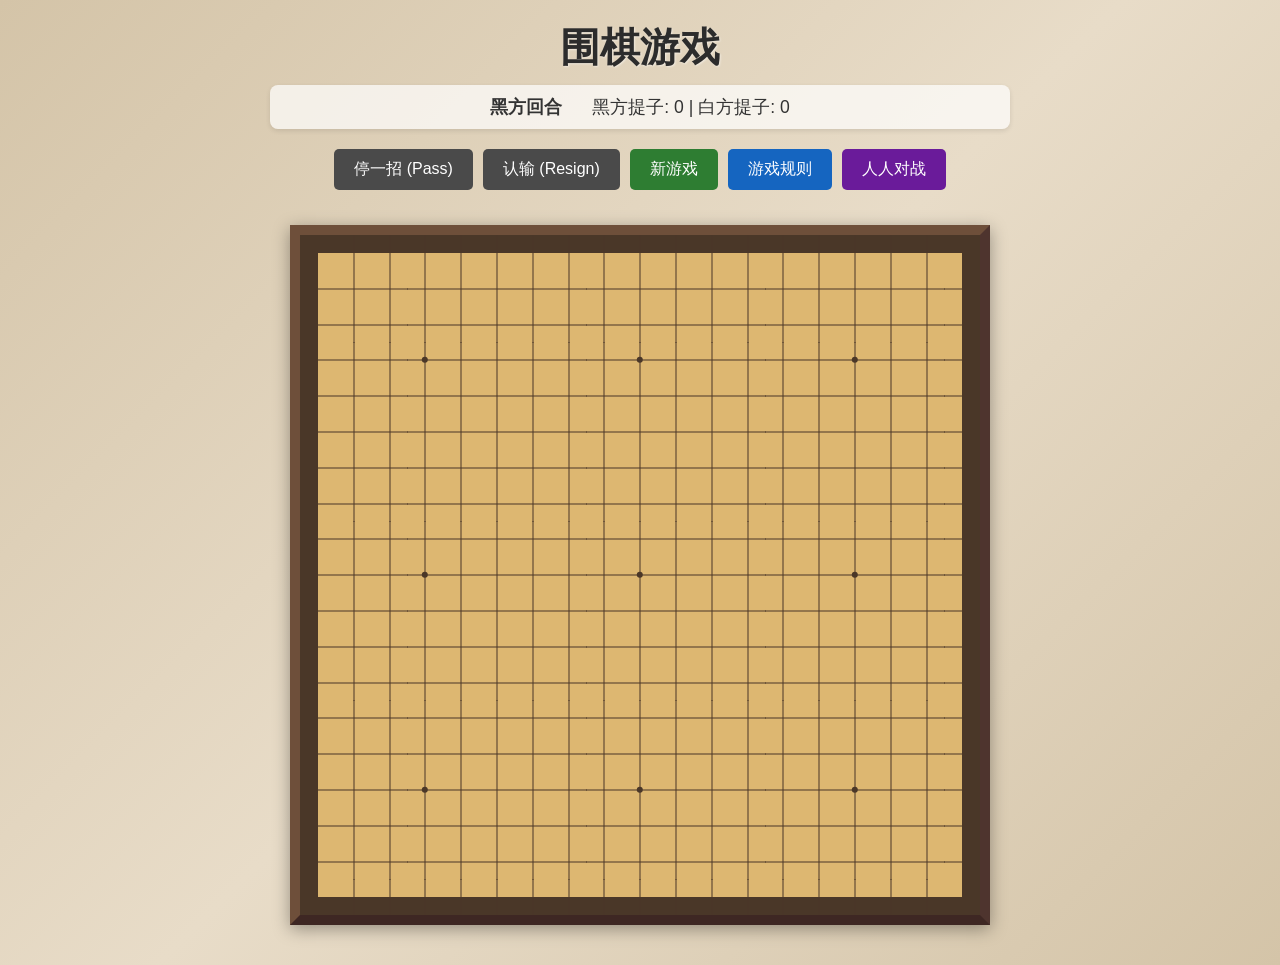
==== go/index.html @ 42a2179e "增加围棋" ====
<!DOCTYPE html>
<html lang="zh-CN">
<head>
    <meta charset="UTF-8">
    <meta name="viewport" content="width=device-width, initial-scale=1.0">
    <title>围棋</title>
    <link rel="stylesheet" href="style.css">
</head>
<body>
    <div class="container">
        <header>
            <h1>围棋游戏</h1>
            <div class="game-info">
                <span id="current-player">黑方回合</span>
                <span id="captured-stones">黑方提子: 0 | 白方提子: 0</span>
            </div>
        </header>

        <div class="game-controls">
            <button id="pass-btn">停一招 (Pass)</button>
            <button id="resign-btn">认输 (Resign)</button>
            <button id="new-game-btn">新游戏</button>
            <button id="rules-btn">游戏规则</button>
            <button id="mode-btn">人人对战</button>
            <select id="difficulty-select" style="display:none;">
                <option value="easy">简单</option>
                <option value="medium" selected>中等</option>
                <option value="hard">困难</option>
                <option value="hell">地狱</option>
            </select>
        </div>

        <div class="board-container">
            <div id="board" class="board"></div>
        </div>

        <div id="rules-modal" class="modal">
            <div class="modal-content">
                <span id="close-rules" class="close">&times;</span>
                <h2>围棋游戏规则</h2>
                <div class="rules-content">
                    <h3>基本规则</h3>
                    <ul>
                        <li><strong>棋盘:</strong> 19×19标准围棋棋盘</li>
                        <li><strong>棋子:</strong> 黑白两色，黑方先手</li>
                        <li><strong>落子:</strong> 点击交叉点落子，落子后不能移动</li>
                    </ul>

                    <h3>气的概念</h3>
                    <ul>
                        <li>每个棋子都有"气"，气是指棋子上相邻的空交叉点</li>
                        <li>当一个棋子的所有气都被对方棋子占据时，该棋子被提掉</li>
                        <li>相邻的同色棋子共享气</li>
                    </ul>

                    <h3>提子规则</h3>
                    <ul>
                        <li>当对方的棋子在棋盘上没有任何气时，被提掉</li>
                        <li>每次有效落子后，系统自动检查并提走无气的棋子</li>
                    </ul>

                    <h3>禁着点 (打劫)</h3>
                    <ul>
                        <li><strong>禁着点:</strong> 不能在立即使对方提子的交叉点落子（自杀禁手）</li>
                        <li><strong>打劫规则:</strong> 提掉对方一子后，不能立即提回对方刚落的子，需在别处落子后才能提回</li>
                        <li>系统自动判断并禁止非法着法</li>
                    </ul>

                    <h3>计算胜负</h3>
                    <ul>
                        <li>采用国际规则（数子法）</li>
                        <li>计算双方围住的空交叉点</li>
                        <li>黑方需还清6.5目的贴目</li>
                        <li>最终得分 = 围住的空点数 + 理论空点数 - 6.5</li>
                    </ul>

                    <h3>游戏结束</h3>
                    <ul>
                        <li>连续两次停招 (Pass) 表示双方同意终局</li>
                        <li>也可以选择认输结束游戏</li>
                        <li>终局后自动计算胜负</li>
                    </ul>
                </div>
            </div>
        </div>

        <div id="game-over-modal" class="modal">
            <div class="modal-content">
                <h2>游戏结束</h2>
                <p id="game-result"></p>
                <button id="play-again-btn">再来一局</button>
            </div>
        </div>

        <div id="confirm-modal" class="modal">
            <div class="modal-content">
                <h2>确认新游戏</h2>
                <p>确定要开始新游戏吗？当前对局进度将丢失。</p>
                <div class="confirm-buttons">
                    <button id="confirm-yes">确定</button>
                    <button id="confirm-no">取消</button>
                </div>
            </div>
        </div>
    </div>

    <script src="game.js"></script>
</body>
</html>
---- go/style.css ----
* {
    margin: 0;
    padding: 0;
    box-sizing: border-box;
}

body {
    font-family: 'Segoe UI', Tahoma, Geneva, Verdana, sans-serif;
    background: linear-gradient(135deg, #d4c4a8 0%, #e8dcc8 50%, #d4c4a8 100%);
    min-height: 100vh;
    display: flex;
    justify-content: center;
    align-items: center;
    padding: 20px;
}

.container {
    text-align: center;
}

header {
    margin-bottom: 20px;
}

h1 {
    color: #2c2c2c;
    font-size: 2.5em;
    text-shadow: 1px 1px 2px rgba(255,255,255,0.5);
    margin-bottom: 10px;
}

.game-info {
    display: flex;
    justify-content: center;
    gap: 30px;
    font-size: 1.1em;
    color: #333;
    background: rgba(255,255,255,0.7);
    padding: 10px 20px;
    border-radius: 8px;
    box-shadow: 0 2px 5px rgba(0,0,0,0.1);
}

#current-player {
    font-weight: bold;
}

#current-player.black-turn {
    color: #1a1a1a;
}

#current-player.white-turn {
    color: #666;
}

.game-controls {
    margin: 15px 0;
    display: flex;
    justify-content: center;
    gap: 10px;
    flex-wrap: wrap;
}

button {
    padding: 10px 20px;
    font-size: 1em;
    cursor: pointer;
    border: none;
    border-radius: 5px;
    background: #4a4a4a;
    color: white;
    transition: all 0.3s;
}

button:hover {
    background: #333;
    transform: translateY(-2px);
    box-shadow: 0 3px 8px rgba(0,0,0,0.2);
}

button:active {
    transform: translateY(0);
}

button#new-game-btn {
    background: #2e7d32;
}

button#new-game-btn:hover {
    background: #1b5e20;
}

button#rules-btn {
    background: #1565c0;
}

button#rules-btn:hover {
    background: #0d47a1;
}

button:disabled {
    background: #ccc;
    cursor: not-allowed;
    transform: none;
}

.board-container {
    display: flex;
    justify-content: center;
    align-items: center;
    padding: 20px;
}

.board {
    display: grid;
    grid-template-columns: repeat(19, 1fr);
    grid-template-rows: repeat(19, 1fr);
    background: #ddb771;
    position: relative;
    width: min(92vmin, 700px);
    height: min(92vmin, 700px);
    border: 10px solid #5d4037;
    border-top-color: #6e4f3a;
    border-left-color: #6e4f3a;
    border-right-color: #4e342e;
    border-bottom-color: #3e2723;
    box-shadow: 0 4px 16px rgba(0,0,0,0.35);
}

.intersection {
    display: flex;
    justify-content: center;
    align-items: center;
    cursor: pointer;
    position: relative;
    aspect-ratio: 1;
    contain: layout style paint;
}

.intersection::before {
    content: '';
    position: absolute;
    background: #4a3728;
    width: 100%;
    height: 1px;
    top: 50%;
    left: 0;
    transform: translateY(-50%);
}

.intersection::after {
    content: '';
    position: absolute;
    width: 1px;
    height: 100%;
    left: 50%;
    top: 0;
    transform: translateX(-50%);
    background: #4a3728;
}

.intersection.top-row::before {
    height: 50%;
    top: 0;
    transform: none;
}

.intersection.bottom-row::before {
    height: 50%;
    bottom: 0;
    top: auto;
    transform: none;
}

.intersection.left-col::after {
    width: 50%;
    left: 0;
    transform: none;
}

.intersection.right-col::after {
    width: 50%;
    right: 0;
    left: auto;
    transform: none;
}

.star-dot {
    position: absolute;
    width: 18%;
    height: 18%;
    background: #4a3728;
    border-radius: 50%;
    left: 50%;
    top: 50%;
    transform: translate(-50%, -50%);
    z-index: 2;
    pointer-events: none;
}

.stone {
    width: 90%;
    height: 90%;
    border-radius: 50%;
    position: absolute;
    z-index: 10;
    pointer-events: none;
}

.stone.placing {
    animation: placeStone 0.25s ease;
}

@keyframes placeStone {
    0% {
        transform: scale(0.3);
        opacity: 0;
    }
    100% {
        transform: scale(1);
        opacity: 1;
    }
}

.stone.black {
    background: radial-gradient(circle at 30% 30%, #4a4a4a, #1a1a1a);
    box-shadow: 1px 2px 4px rgba(0,0,0,0.3);
}

.stone.white {
    background: radial-gradient(circle at 32% 32%, #f8f8f8, #e0ddd5);
    border: 1px solid #b0a896;
    box-shadow: 1px 2px 4px rgba(0,0,0,0.25);
}

.modal {
    display: none;
    position: fixed;
    z-index: 1000;
    left: 0;
    top: 0;
    width: 100%;
    height: 100%;
    background-color: rgba(0,0,0,0.6);
    justify-content: center;
    align-items: center;
}

.modal.show {
    display: flex;
}

.modal-content {
    background-color: #fff;
    padding: 30px;
    border-radius: 10px;
    max-width: 600px;
    max-height: 80vh;
    overflow-y: auto;
    position: relative;
    box-shadow: 0 10px 30px rgba(0,0,0,0.3);
    animation: modalSlideIn 0.3s ease;
}

@keyframes modalSlideIn {
    from {
        transform: translateY(-50px);
        opacity: 0;
    }
    to {
        transform: translateY(0);
        opacity: 1;
    }
}

.close {
    position: absolute;
    right: 20px;
    top: 15px;
    font-size: 2em;
    cursor: pointer;
    color: #666;
    transition: color 0.3s;
}

.close:hover {
    color: #333;
}

.modal-content h2 {
    color: #2c2c2c;
    margin-bottom: 20px;
    font-size: 1.8em;
}

.modal-content h3 {
    color: #4a4a4a;
    margin: 15px 0 10px 0;
    font-size: 1.2em;
    border-bottom: 1px solid #ddd;
    padding-bottom: 5px;
}

.modal-content ul {
    text-align: left;
    margin-left: 20px;
    line-height: 1.8;
    color: #333;
}

.modal-content li {
    margin: 5px 0;
}

.modal-content strong {
    color: #1a1a1a;
}

#game-result {
    font-size: 1.5em;
    margin: 20px 0;
    color: #2c2c2c;
}

#play-again-btn {
    background: #2e7d32;
    font-size: 1.2em;
    padding: 15px 40px;
}

.confirm-buttons {
    display: flex;
    justify-content: center;
    gap: 20px;
    margin-top: 20px;
}

#confirm-yes {
    background: #c62828;
    padding: 12px 30px;
    font-size: 1.1em;
}

#confirm-yes:hover {
    background: #b71c1c;
}

#confirm-no {
    background: #4a4a4a;
    padding: 12px 30px;
    font-size: 1.1em;
}

#mode-btn {
    background: #6a1b9a;
}

#mode-btn:hover {
    background: #4a148c;
}

#difficulty-select {
    padding: 10px 16px;
    font-size: 1em;
    cursor: pointer;
    border: none;
    border-radius: 5px;
    background: #37474f;
    color: white;
    outline: none;
    transition: all 0.3s;
}

#difficulty-select:hover {
    background: #263238;
}

#difficulty-select option {
    background: #37474f;
    color: white;
}

.last-move-indicator {
    position: absolute;
    width: 25%;
    height: 25%;
    border-radius: 50%;
    border: 2px solid #ff9800;
    z-index: 5;
}
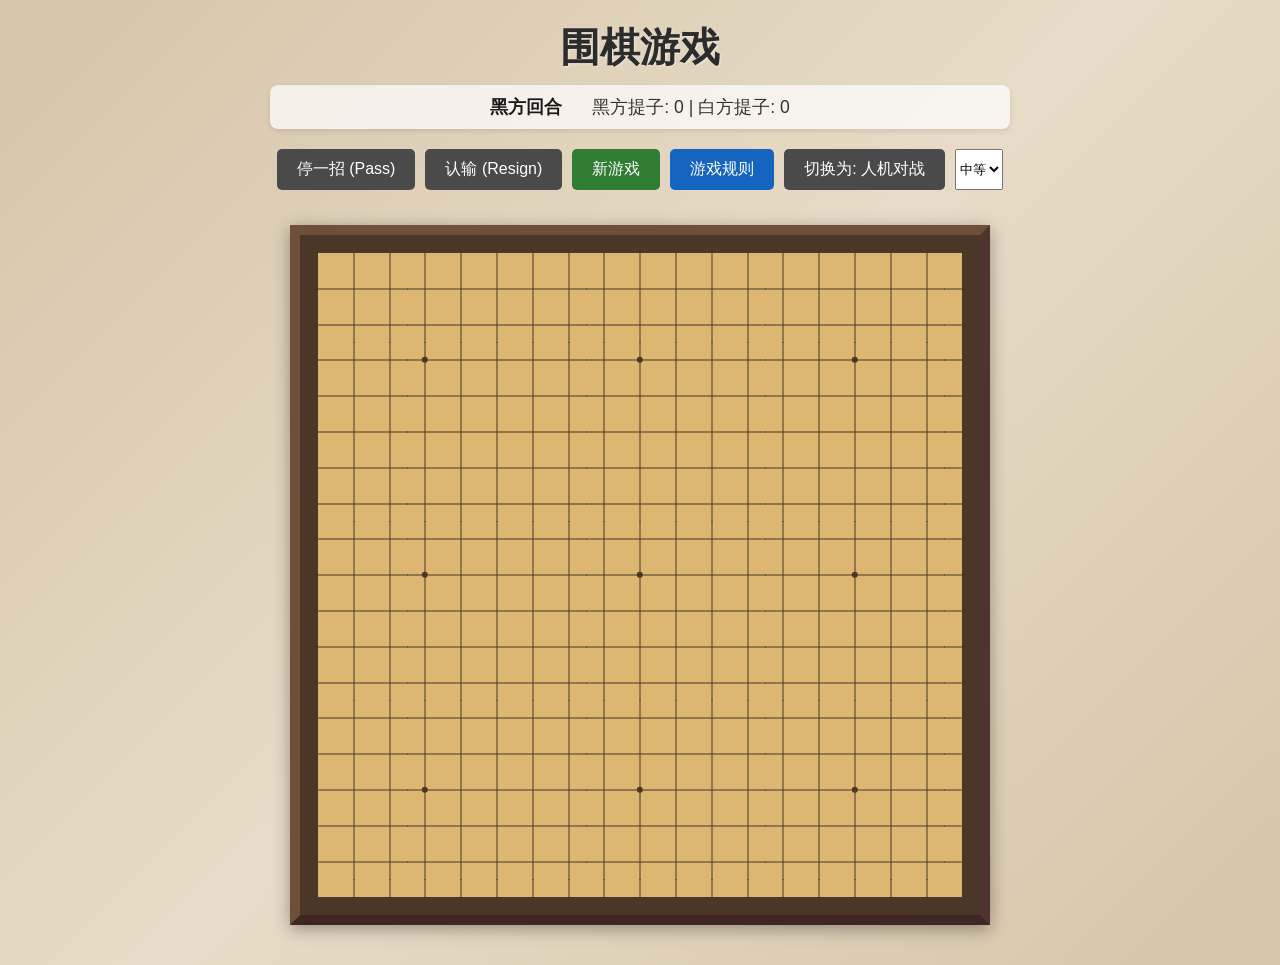
==== commit e3aadb3f: "增加围棋优化" ====
--- a/go/index.html
+++ b/go/index.html
@@ -22,7 +22,7 @@
             <button id="new-game-btn">新游戏</button>
             <button id="rules-btn">游戏规则</button>
             <button id="mode-btn">人人对战</button>
-            <select id="difficulty-select" style="display:none;">
+            <select id="difficulty-select" class="hidden">
                 <option value="easy">简单</option>
                 <option value="medium" selected>中等</option>
                 <option value="hard">困难</option>
@@ -35,51 +35,108 @@
         </div>
 
         <div id="rules-modal" class="modal">
-            <div class="modal-content">
+            <div class="modal-content rules-modal-wide">
                 <span id="close-rules" class="close">&times;</span>
-                <h2>围棋游戏规则</h2>
+                <h2>围棋游戏规则 — 新手入门指南</h2>
                 <div class="rules-content">
-                    <h3>基本规则</h3>
-                    <ul>
-                        <li><strong>棋盘:</strong> 19×19标准围棋棋盘</li>
-                        <li><strong>棋子:</strong> 黑白两色，黑方先手</li>
-                        <li><strong>落子:</strong> 点击交叉点落子，落子后不能移动</li>
-                    </ul>
 
-                    <h3>气的概念</h3>
-                    <ul>
-                        <li>每个棋子都有"气"，气是指棋子上相邻的空交叉点</li>
-                        <li>当一个棋子的所有气都被对方棋子占据时，该棋子被提掉</li>
-                        <li>相邻的同色棋子共享气</li>
-                    </ul>
+                    <div class="rules-section">
+                        <h3>一、什么是围棋？</h3>
+                        <p>围棋是起源于中国、已有4000多年历史的策略棋类游戏。双方轮流在棋盘交叉点上落子，通过围地来争夺胜负。围棋规则极其简单，但策略深度无穷，被誉为"人类智慧的巅峰"。</p>
+                    </div>
 
-                    <h3>提子规则</h3>
-                    <ul>
-                        <li>当对方的棋子在棋盘上没有任何气时，被提掉</li>
-                        <li>每次有效落子后，系统自动检查并提走无气的棋子</li>
-                    </ul>
+                    <div class="rules-section">
+                        <h3>二、棋盘与棋子</h3>
+                        <ul>
+                            <li><strong>棋盘：</strong>标准19×19围棋棋盘，共361个交叉点（本游戏使用标准棋盘）</li>
+                            <li><strong>棋子：</strong>黑棋和白棋，<strong>黑方先行</strong>，双方轮流落子</li>
+                            <li><strong>落子：</strong>棋子放在<strong>交叉点上</strong>（不是方格内！），落子后不可移动</li>
+                            <li><strong>星位：</strong>棋盘上9个黑点标记，是重要的参考点，通常开局先占角部星位</li>
+                        </ul>
+                    </div>
 
-                    <h3>禁着点 (打劫)</h3>
-                    <ul>
-                        <li><strong>禁着点:</strong> 不能在立即使对方提子的交叉点落子（自杀禁手）</li>
-                        <li><strong>打劫规则:</strong> 提掉对方一子后，不能立即提回对方刚落的子，需在别处落子后才能提回</li>
-                        <li>系统自动判断并禁止非法着法</li>
-                    </ul>
+                    <div class="rules-section">
+                        <h3>三、气的概念 (核心！)</h3>
+                        <p><strong>"气"</strong>是围棋最重要的概念：指一颗棋子在棋盘上<strong>相邻的空交叉点</strong>（上下左右四个方向，不含斜对角）。</p>
+                        <ul>
+                            <li>棋盘中央的单颗棋子有<strong>4口气</strong></li>
+                            <li>边上的单颗棋子有<strong>3口气</strong></li>
+                            <li>角上的单颗棋子有<strong>2口气</strong></li>
+                            <li><strong>连接的同色棋子共享气</strong>——多颗相邻同色棋子算一个整体</li>
+                            <li>当一组棋子的<strong>所有气都被对方棋子堵住</strong>时，这组棋子就被"提掉"（从棋盘上移除）</li>
+                        </ul>
+                    </div>
 
-                    <h3>计算胜负</h3>
-                    <ul>
-                        <li>采用国际规则（数子法）</li>
-                        <li>计算双方围住的空交叉点</li>
-                        <li>黑方需还清6.5目的贴目</li>
-                        <li>最终得分 = 围住的空点数 + 理论空点数 - 6.5</li>
-                    </ul>
+                    <div class="rules-section">
+                        <h3>四、提子规则 (吃子)</h3>
+                        <p>落下一子后，系统会自动检查对方棋子的气：</p>
+                        <ul>
+                            <li>如果<strong>对方</strong>某组棋子的气变为0（被完全围住）→ 对方棋子被<strong>提掉</strong></li>
+                            <li>提掉的棋子从棋盘上移除，成为己方的"提子"</li>
+                            <li>每提掉对方一子，相当于多了<strong>1目</strong>的优势</li>
+                        </ul>
+                        <p class="rules-tip">新手tip：先确保自己的棋子有气，再考虑攻击对方。不要贸然送子！</p>
+                    </div>
 
-                    <h3>游戏结束</h3>
-                    <ul>
-                        <li>连续两次停招 (Pass) 表示双方同意终局</li>
-                        <li>也可以选择认输结束游戏</li>
-                        <li>终局后自动计算胜负</li>
-                    </ul>
+                    <div class="rules-section">
+                        <h3>五、禁着点与打劫</h3>
+                        <ul>
+                            <li><strong>自杀禁手：</strong>不能下在没有气且不能提掉对方棋子的位置（走进去自己的棋子立刻无气）</li>
+                            <li><strong>打劫规则 (Ko)：</strong>当双方能互相反复提掉对方一子时，<strong>不能立即提回</strong>，必须先在别处落一子后才能回来提</li>
+                            <li>本游戏系统自动判断禁着点和打劫，若你点了禁止位置会弹出提示</li>
+                        </ul>
+                    </div>
+
+                    <div class="rules-section">
+                        <h3>六、胜负判定 (重要！)</h3>
+                        <p>本游戏采用<strong>国际规则（数子法）</strong>，计算方式如下：</p>
+
+                        <h4>1. 什么是"目"？</h4>
+                        <p>"目"是围棋中计算得失的单位：</p>
+                        <ul>
+                            <li>棋盘上每个被己方<strong>完全包围的空交叉点</strong> = <strong>1目</strong></li>
+                            <li>每提掉对方<strong>1颗棋子</strong> = <strong>1目</strong></li>
+                            <li><strong>目数越多越好！</strong></li>
+                        </ul>
+
+                        <h4>2. 胜负计算公式</h4>
+                        <ul>
+                            <li><strong>黑方总目数</strong> = 黑方围住的空点（地） + 棋盘上黑子数</li>
+                            <li><strong>白方总目数</strong> = 白方围住的空点（地） + 棋盘上白子数 + <strong>贴目6.5目</strong></li>
+                            <li><strong>贴目：</strong>因为黑方先手有优势，所以白方额外加<strong>6.5目</strong>作为补偿（0.5目避免平局）</li>
+                            <li>总目数<strong>多者获胜</strong></li>
+                        </ul>
+
+                        <h4>3. 举例说明</h4>
+                        <p>假设终局时：</p>
+                        <ul>
+                            <li>黑方围了50个空点 + 棋盘上40颗黑子 = <strong>90目</strong></li>
+                            <li>白方围了45个空点 + 棋盘上38颗白子 + 6.5贴目 = <strong>89.5目</strong></li>
+                            <li>黑方90目 &gt; 白方89.5目 → <strong>黑方胜0.5目</strong></li>
+                        </ul>
+                        <p class="rules-tip">新人tip：不用死记公式，只需记住——多围空、多吃子、少被吃，终局比目数！</p>
+                    </div>
+
+                    <div class="rules-section">
+                        <h3>七、棋局结束</h3>
+                        <ul>
+                            <li><strong>双方停招：</strong>双方连续各停一招 (点击Pass按钮)，表示都认为没有有价值的落子点了，棋局结束</li>
+                            <li><strong>认输：</strong>任一方可以点击"认输"按钮立即结束棋局</li>
+                            <li>终局后系统自动计算双方目数并宣布胜负</li>
+                        </ul>
+                    </div>
+
+                    <div class="rules-section">
+                        <h3>八、新手快速入门策略</h3>
+                        <ol>
+                            <li><strong>先占角、后占边、再中腹</strong>——角落最容易围地，效率最高</li>
+                            <li><strong>保持棋子连接</strong>——连在一起的棋子不容易被吃</li>
+                            <li><strong>注意气的数量</strong>——不要让棋子只剩1口气（叫"被打吃"）</li>
+                            <li><strong>两眼活棋</strong>——一组棋子需要至少两只"眼"（对方无法填满的独立空点）才能确保不被吃</li>
+                            <li><strong>围空比吃子更重要</strong>——初学者容易沉迷吃子，但最终比的是围地面积</li>
+                        </ol>
+                    </div>
+
                 </div>
             </div>
         </div>
--- a/go/style.css
+++ b/go/style.css
@@ -262,6 +262,77 @@
     animation: modalSlideIn 0.3s ease;
 }
 
+.modal-content h2 {
+    color: #2c2c2c;
+    margin-bottom: 20px;
+    font-size: 1.8em;
+}
+
+.rules-modal-wide {
+    max-width: 720px;
+}
+
+.rules-content .rules-section {
+    margin-bottom: 28px;
+    border-left: 3px solid #1565c0;
+    padding-left: 16px;
+}
+
+.rules-content .rules-section:last-child {
+    margin-bottom: 0;
+}
+
+.rules-content h3 {
+    color: #1565c0;
+    margin: 0 0 10px 0;
+    font-size: 1.15em;
+}
+
+.rules-content h4 {
+    color: #333;
+    margin: 12px 0 6px 0;
+    font-size: 1.05em;
+}
+
+.rules-content p {
+    text-align: left;
+    line-height: 1.9;
+    color: #333;
+    margin: 6px 0;
+}
+
+.rules-content ul {
+    text-align: left;
+    margin-left: 20px;
+    line-height: 1.9;
+    color: #333;
+}
+
+.rules-content ol {
+    text-align: left;
+    margin-left: 20px;
+    line-height: 1.9;
+    color: #333;
+}
+
+.rules-content li {
+    margin: 5px 0;
+}
+
+.rules-content strong {
+    color: #1a1a1a;
+}
+
+.rules-tip {
+    background: #e8f5e9;
+    border-left: 4px solid #2e7d32;
+    padding: 10px 14px;
+    border-radius: 0 6px 6px 0;
+    margin-top: 10px !important;
+    color: #2e7d32 !important;
+    font-size: 0.95em;
+}
+
 @keyframes modalSlideIn {
     from {
         transform: translateY(-50px);
@@ -287,100 +358,7 @@
     color: #333;
 }
 
-.modal-content h2 {
-    color: #2c2c2c;
-    margin-bottom: 20px;
-    font-size: 1.8em;
-}
-
-.modal-content h3 {
-    color: #4a4a4a;
-    margin: 15px 0 10px 0;
-    font-size: 1.2em;
-    border-bottom: 1px solid #ddd;
-    padding-bottom: 5px;
-}
-
-.modal-content ul {
-    text-align: left;
-    margin-left: 20px;
-    line-height: 1.8;
-    color: #333;
-}
-
-.modal-content li {
-    margin: 5px 0;
-}
-
-.modal-content strong {
-    color: #1a1a1a;
-}
-
-#game-result {
-    font-size: 1.5em;
-    margin: 20px 0;
-    color: #2c2c2c;
-}
-
-#play-again-btn {
-    background: #2e7d32;
-    font-size: 1.2em;
-    padding: 15px 40px;
-}
-
-.confirm-buttons {
-    display: flex;
-    justify-content: center;
-    gap: 20px;
-    margin-top: 20px;
-}
-
-#confirm-yes {
-    background: #c62828;
-    padding: 12px 30px;
-    font-size: 1.1em;
-}
-
-#confirm-yes:hover {
-    background: #b71c1c;
-}
-
-#confirm-no {
-    background: #4a4a4a;
-    padding: 12px 30px;
-    font-size: 1.1em;
-}
-
-#mode-btn {
-    background: #6a1b9a;
-}
-
-#mode-btn:hover {
-    background: #4a148c;
-}
-
-#difficulty-select {
-    padding: 10px 16px;
-    font-size: 1em;
-    cursor: pointer;
-    border: none;
-    border-radius: 5px;
-    background: #37474f;
-    color: white;
-    outline: none;
-    transition: all 0.3s;
-}
-
-#difficulty-select:hover {
-    background: #263238;
-}
-
-#difficulty-select option {
-    background: #37474f;
-    color: white;
-}
-
-.last-move-indicator {
+.close {
     position: absolute;
     width: 25%;
     height: 25%;
